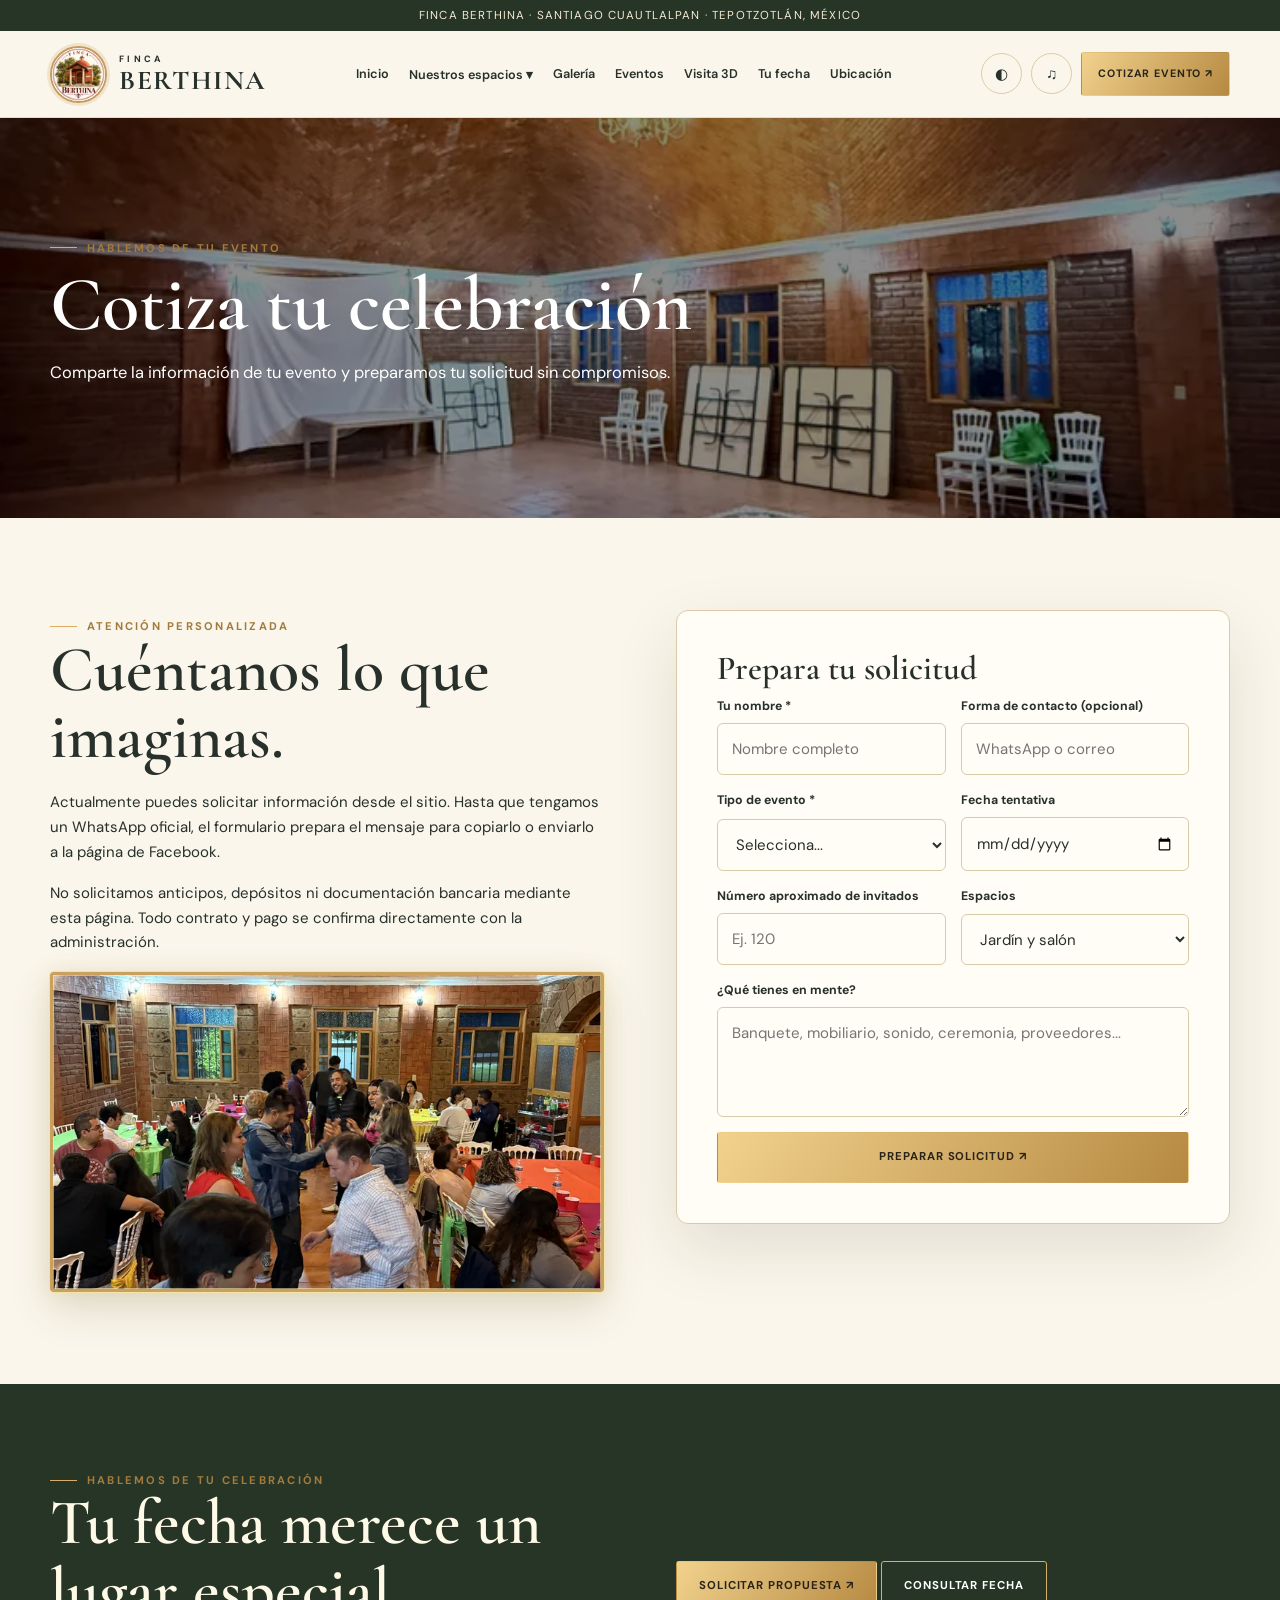
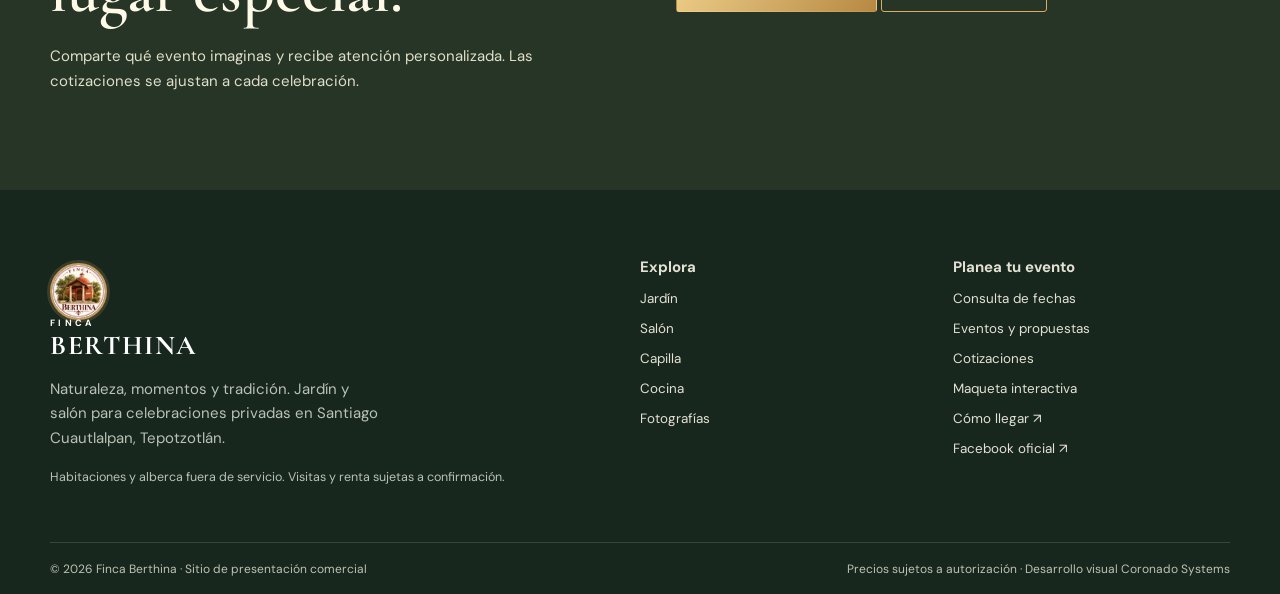
==== cotizar/index.html @ e4f9a1cb "Add event photos, scripts, booking and quotation pages (3/4)" ====
<!doctype html><html lang="es-MX"><head><meta charset="utf-8"><meta name="viewport" content="width=device-width,initial-scale=1"><meta name="theme-color" content="#263526"><meta name="description" content="Solicita una propuesta personalizada para tu celebración en Finca Berthina, Tepotzotlán."><title>Cotiza tu evento | Finca Berthina</title><link rel="canonical" href="https://emc-lab.github.io/Finca_Berthina_Barrera/cotizar/"><link rel="icon" href="../assets/img/logo.webp"><meta property="og:title" content="Cotiza tu evento | Finca Berthina"><meta property="og:description" content="Solicita una propuesta personalizada para tu celebración en Finca Berthina, Tepotzotlán."><meta property="og:image" content="https://emc-lab.github.io/Finca_Berthina_Barrera/assets/img/brand_cover.webp"><meta property="og:type" content="website"><link rel="stylesheet" href="../assets/css/site.css"><script type="application/ld+json">{"@context": "https://schema.org", "@type": "EventVenue", "name": "Finca Berthina", "description": "Jardín y salón de eventos en Santiago Cuautlalpan, Tepotzotlán, México.", "address": {"@type": "PostalAddress", "streetAddress": "El Haz del Huarache, Manzana 029", "addressLocality": "Santiago Cuautlalpan", "addressRegion": "Estado de México", "postalCode": "54650", "addressCountry": "MX"}, "url": "https://emc-lab.github.io/Finca_Berthina_Barrera/", "sameAs": ["https://www.facebook.com/profile.php?id=61595462096729", "https://maps.app.goo.gl/VbFBidqk3ptWAajp6"]}</script></head><body data-root=".." data-page="cotizar"><a href="#contenido" style="position:absolute;left:-9999px" onfocus="this.style.left='10px'">Saltar al contenido</a><div class="topbar">FINCA BERTHINA · SANTIAGO CUAUTLALPAN · TEPOTZOTLÁN, MÉXICO</div>
 <header class="site-header"><div class="container nav-wrap">
 <a href="../" class="brand" aria-label="Finca Berthina, inicio"><img src="../assets/img/logo.webp" alt="Logo de Finca Berthina con la capilla"><div class="brand-text"><small>FINCA</small>BERTHINA</div></a>
 <nav class="main-nav" id="primaryNav" aria-label="Navegación principal">
 <a href="../">Inicio</a><div class="nav-dropdown"><a href="../espacios/">Nuestros espacios ▾</a><div class="dropmenu"><a href="../espacios/jardin/">Jardín</a><a href="../espacios/salon/">Salón</a><a href="../espacios/capilla/">Capilla</a><a href="../espacios/cocina/">Cocina</a></div></div>
 <a href="../galeria/">Galería</a><a href="../experiencias/">Eventos</a><a href="../visita-3d/">Visita 3D</a><a href="../disponibilidad/">Tu fecha</a><a href="../ubicacion/">Ubicación</a>
 </nav><div class="nav-actions"><button type="button" id="themeToggle" class="round-btn" aria-label="Cambiar modo claro u oscuro" title="Cambiar tema y activar música">◐</button><button type="button" id="musicToggle" class="round-btn" aria-label="Música: reproducir o pausar" title="Música de fondo">♫</button><a class="btn btn-gold btn-sm desktop-cta" href="../cotizar/">Cotizar evento ↗</a><button id="navToggle" class="round-btn mobile-toggle" type="button" aria-controls="primaryNav" aria-expanded="false">☰</button></div>
 </div></header><main id="contenido"><section class="interior-hero"><img src="../assets/img/salon_empty.webp" alt="Cotiza tu celebración"><div class="container"><span class="eyebrow">Hablemos de tu evento</span><h1>Cotiza tu celebración</h1><p>Comparte la información de tu evento y preparamos tu solicitud sin compromisos.</p></div></section><section class="section"><div class="container two-col" style="align-items:start"><div><span class="eyebrow">Atención personalizada</span><h2>Cuéntanos lo que imaginas.</h2><p>Actualmente puedes solicitar información desde el sitio. Hasta que tengamos un WhatsApp oficial, el formulario prepara el mensaje para copiarlo o enviarlo a la página de Facebook.</p><p>No solicitamos anticipos, depósitos ni documentación bancaria mediante esta página. Todo contrato y pago se confirma directamente con la administración.</p><div class="photo gold" style="height:320px"><img loading="lazy" src="../assets/img/salon_party.webp" alt="Celebración real en el salón"></div></div><div class="form-card"><h3>Prepara tu solicitud</h3><form id="quoteForm" class="form-grid"><div class="form-field"><label for="qname">Tu nombre *</label><input id="qname" name="nombre" required autocomplete="name" placeholder="Nombre completo"></div><div class="form-field"><label for="qcontact">Forma de contacto (opcional)</label><input id="qcontact" name="contacto" placeholder="WhatsApp o correo"></div><div class="form-field"><label for="qevent">Tipo de evento *</label><select id="qevent" name="tipo" required><option value="">Selecciona...</option><option>Boda</option><option>XV años</option><option>Cumpleaños</option><option>Evento empresarial</option><option>Bautizo</option><option>Graduación</option><option>Otro evento</option></select></div><div class="form-field"><label for="qdate">Fecha tentativa</label><input id="qdate" type="date" name="fecha"></div><div class="form-field"><label for="qpeople">Número aproximado de invitados</label><input id="qpeople" name="personas" type="number" min="1" max="2000" placeholder="Ej. 120"></div><div class="form-field"><label for="qspaces">Espacios</label><select id="qspaces" name="espacios"><option>Jardín y salón</option><option>Jardín</option><option>Salón</option><option>Capilla / ceremonia</option><option>Por definir</option></select></div><div class="form-field full"><label for="qdetails">¿Qué tienes en mente?</label><textarea id="qdetails" name="detalles" placeholder="Banquete, mobiliario, sonido, ceremonia, proveedores..."></textarea></div><div class="form-field full"><button type="submit" class="btn btn-gold">Preparar solicitud ↗</button></div><div class="form-field full" id="quoteOutput" style="display:none"><label>Mensaje listo para copiar</label><textarea readonly id="quoteText"></textarea><button class="btn btn-outline" type="button" id="copyQuote">Copiar mensaje</button><a class="btn btn-primary" href="https://www.facebook.com/profile.php?id=61595462096729" target="_blank" rel="noopener">Abrir Facebook para enviarlo ↗</a><p class="tiny muted">No se envía automáticamente: la solicitud solo se enviará cuando tú la compartas.</p></div></form></div></div></section></main><section class="section-cta"><div class="container two-col"><div><span class="eyebrow">Hablemos de tu celebración</span><h2>Tu fecha merece un lugar especial.</h2><p>Comparte qué evento imaginas y recibe atención personalizada. Las cotizaciones se ajustan a cada celebración.</p></div><div><a href="../cotizar/" class="btn btn-gold">Solicitar propuesta ↗</a> <a href="../disponibilidad/" class="btn btn-outline" style="color:#fff">Consultar fecha</a></div></div></section>
 <footer class="site-footer"><div class="container"><div class="footer-columns"><div><a class="brand" href="../"><img src="../assets/img/logo.webp" alt="Finca Berthina"><div class="brand-text" style="color:#fff"><small>FINCA</small>BERTHINA</div></a><p class="muted" style="max-width:330px;margin-top:20px">Naturaleza, momentos y tradición. Jardín y salón para celebraciones privadas en Santiago Cuautlalpan, Tepotzotlán.</p><p class="tiny muted">Habitaciones y alberca fuera de servicio. Visitas y renta sujetas a confirmación.</p></div><div><strong>Explora</strong><a href="../espacios/jardin/">Jardín</a><a href="../espacios/salon/">Salón</a><a href="../espacios/capilla/">Capilla</a><a href="../espacios/cocina/">Cocina</a><a href="../galeria/">Fotografías</a></div><div><strong>Planea tu evento</strong><a href="../disponibilidad/">Consulta de fechas</a><a href="../experiencias/">Eventos y propuestas</a><a href="../cotizar/">Cotizaciones</a><a href="../visita-3d/">Maqueta interactiva</a><a href="https://maps.app.goo.gl/VbFBidqk3ptWAajp6" target="_blank" rel="noopener">Cómo llegar ↗</a><a href="https://www.facebook.com/profile.php?id=61595462096729" target="_blank" rel="noopener">Facebook oficial ↗</a></div></div><div class="footer-bottom"><span>© 2026 Finca Berthina · Sitio de presentación comercial</span><span>Precios sujetos a autorización · Desarrollo visual Coronado Systems</span></div></div></footer><div id="lightbox" class="lightbox" role="dialog" aria-label="Fotografía ampliada"><button type="button" aria-label="Cerrar imagen">×</button><img alt="Fotografía ampliada de la finca"></div><script defer src="../assets/js/site.js"></script></body></html>
---- assets/css/site.css ----
@import url('https://fonts.googleapis.com/css2?family=Cormorant+Garamond:wght@400;500;600;700&family=DM+Sans:wght@400;500;600;700&display=swap');
:root{--green:#263526;--wine:#713137;--gold:#d9ad63;--gold2:#f7e4a7;--paper:#faf6eb;--paper2:#fffdf7;--ink:#27302b;--muted:#626e65;--line:#d9cbaa;--panel:#fffdf5;--shadow:0 24px 65px #2425151d;--radius:20px}*{box-sizing:border-box}html{scroll-behavior:smooth}body{margin:0;background:var(--paper);color:var(--ink);font-family:'DM Sans',Arial,sans-serif;font-size:15px;line-height:1.65;transition:background .3s,color .3s}body.dark{--paper:#111b17;--paper2:#1b2821;--panel:#1d2b24;--ink:#f3eee1;--muted:#bec7b8;--line:#596a53;--shadow:0 24px 65px #0008}a{color:inherit;text-decoration:none}button,input,select,textarea{font:inherit}button{cursor:pointer}h1,h2,h3,h4,.serif{font-family:'Cormorant Garamond',Georgia,serif;line-height:1.05;font-weight:600}h1{font-size:clamp(3.4rem,7.5vw,7.8rem);margin:.1em 0 .18em}h2{font-size:clamp(2.5rem,5vw,4.8rem);margin:0 0 20px}h3{font-size:2.1rem;margin:0 0 10px}p{margin:.4em 0 1.1em}img{display:block;max-width:100%}main{overflow:hidden}.container{width:min(1180px,calc(100% - 46px));margin-inline:auto}.eyebrow{display:inline-flex;align-items:center;gap:10px;letter-spacing:.2em;font-size:.7rem;font-weight:700;text-transform:uppercase;color:#a37b3d}.eyebrow:before{content:'';height:1px;width:27px;background:var(--gold)}.muted{color:var(--muted)}.tiny{font-size:.78rem}.kicker{color:var(--gold)}.highlight{color:#b48445}.section{padding:92px 0}.section.tinted{background:var(--paper2)}.center{text-align:center}.width-narrow{max-width:760px;margin-inline:auto}.topbar{padding:6px 24px;background:var(--green);color:#f5ebd4;text-align:center;font-size:.72rem;letter-spacing:.1em}.site-header{position:sticky;top:0;z-index:1000;background:color-mix(in srgb,var(--paper) 94%,transparent);backdrop-filter:blur(20px);border-bottom:1px solid color-mix(in srgb,var(--line) 60%,transparent)}.nav-wrap{height:86px;display:flex;align-items:center;gap:25px;justify-content:space-between}.brand{display:flex;align-items:center;gap:12px;min-width:215px;flex-shrink:0}.brand img{width:57px;height:57px;object-fit:cover;border-radius:50%;border:2px solid #c79b5b;box-shadow:0 0 0 3px #c79b5b33}.brand-text{font-family:'Cormorant Garamond',serif;font-size:1.7rem;line-height:.85;letter-spacing:.06em;font-weight:700}.brand-text small{display:block;font-family:'DM Sans',sans-serif;letter-spacing:.36em;font-size:.57rem;margin-bottom:6px}.main-nav{display:flex;gap:20px;align-items:center}.main-nav>a,.nav-dropdown>a{font-weight:600;font-size:.79rem;white-space:nowrap}.main-nav>a:hover,.nav-dropdown>a:hover,.footer-link:hover{color:#b28847}.nav-dropdown{position:relative}.dropmenu{display:none;position:absolute;top:30px;left:-16px;width:225px;background:var(--panel);border:1px solid var(--line);border-radius:12px;padding:12px;box-shadow:var(--shadow)}.nav-dropdown:hover .dropmenu,.nav-dropdown:focus-within .dropmenu{display:grid}.dropmenu a{padding:7px 12px;font-size:.83rem;border-radius:8px}.dropmenu a:hover{background:#a5813920}.nav-actions{display:flex;align-items:center;gap:9px}.round-btn{border:1px solid var(--line);color:var(--ink);background:transparent;border-radius:50%;width:41px;height:41px;display:grid;place-items:center}.round-btn:hover{border-color:var(--gold);background:#d9ad6317}.mobile-toggle{display:none}.btn{display:inline-flex;gap:9px;align-items:center;justify-content:center;padding:15px 22px;min-height:49px;border:1px solid transparent;border-radius:3px;letter-spacing:.08em;font-size:.71rem;font-weight:700;text-transform:uppercase;transition:transform .2s,box-shadow .2s,background .2s}.btn:hover{transform:translateY(-2px)}.btn-primary{background:var(--green);color:#fff5df;box-shadow:0 9px 30px #26352633}.btn-primary:hover{background:#3c5239}.btn-gold{background:linear-gradient(125deg,#f1d28d,#b68942);color:#292319}.btn-outline{border-color:var(--gold);color:var(--ink);background:transparent}.btn-light{background:#fff9e9;color:#283527}.btn-sm{min-height:40px;padding:12px 16px;font-size:.67rem}.btn.disabled,[disabled]{opacity:.56;cursor:not-allowed}.hero{position:relative;min-height:670px;display:flex;align-items:center;isolation:isolate;background:#15251e;color:#fff}.hero>img{position:absolute;inset:0;width:100%;height:100%;object-fit:cover;z-index:-2;filter:brightness(.83)}.hero:after{content:'';position:absolute;inset:0;background:linear-gradient(90deg,#111a13d9 0%,#1520149c 43%,#151b1533 100%),linear-gradient(0deg,#090d0a99,transparent 50%);z-index:-1}.hero-content{padding:90px 0 115px}.hero .eyebrow{color:#f6d9a2}.hero p{max-width:570px;color:#fffbef;font-size:1.03rem}.hero-buttons{display:flex;gap:13px;flex-wrap:wrap;margin-top:30px}.hero-frames{position:absolute;bottom:25px;right:34px;font-size:.69rem;letter-spacing:.15em;color:#faf5df;border-top:1px solid #eedcb5a1;padding-top:7px}.birds{position:absolute;top:17%;right:15%;width:80px;height:50px;pointer-events:none;opacity:.75}.bird{position:absolute;color:#fff8dc;font-size:1.3rem;animation:fly 9s ease-in-out infinite}.bird:nth-child(2){left:34px;top:20px;animation-delay:-3s;font-size:.85rem}.bird:nth-child(3){left:62px;top:3px;animation-delay:-4s;font-size:1rem}@keyframes fly{0%,100%{transform:translate(-10px,8px)}50%{transform:translate(15px,-6px)}}.gold-frame{border:3px solid transparent;outline:1px solid #bd8e4a;outline-offset:3px;border-image:linear-gradient(138deg,#fff7c4,#9c6c28,#fff4ae,#bd8b3b) 1;box-shadow:0 4px 24px #bd994c30, inset 0 0 14px #c89e5130}.photo{overflow:hidden;border-radius:4px;position:relative;box-shadow:var(--shadow)}.photo img{width:100%;height:100%;object-fit:cover;transition:transform .8s ease}.photo:hover img{transform:scale(1.045)}.photo.gold{border:3px solid #c9a05c;box-shadow:0 0 0 1px #f4e4a4,0 18px 42px #59401526,0 0 23px #d5ac5d2e}.photo.gold:after{content:'';pointer-events:none;position:absolute;inset:0;border:1px solid #fff2bc88}.two-col{display:grid;grid-template-columns:1fr 1fr;gap:72px;align-items:center}.feature-photo{height:510px}.section-intro{margin-bottom:45px}.card-grid{display:grid;grid-template-columns:repeat(3,minmax(0,1fr));gap:24px}.card{background:var(--panel);border:1px solid var(--line);box-shadow:0 12px 36px #1626190e;border-radius:9px;overflow:hidden}.card .photo{height:260px;border-radius:0}.card-body{padding:29px 26px}.card p{color:var(--muted)}.card small{color:#b48c4e;letter-spacing:.12em;font-weight:700;text-transform:uppercase}.text-link{color:#a17b44;letter-spacing:.1em;text-transform:uppercase;font-size:.72rem;font-weight:700}.text-link:hover{text-decoration:underline}.banner-photo{height:430px;background-size:cover;background-position:center;position:relative;display:grid;place-items:center;color:#fff;text-align:center;isolation:isolate}.banner-photo:before{content:'';position:absolute;inset:0;z-index:-1;background:#0c2216a6}.banner-photo h2{font-size:clamp(3rem,5vw,5.3rem)}.section-cta{background:var(--green);color:#f8eddb;padding:80px 0}.section-cta p{color:#e1dfc9}.section-cta h2{color:#fff9e7}.badge{display:inline-block;border-radius:50px;padding:5px 11px;background:#dec68b36;color:#bc8d4a;font-size:.67rem;font-weight:700;letter-spacing:.06em;text-transform:uppercase}.badgewarn{background:#f7d49c26;color:#a87231}.tag{background:var(--paper2);border:1px solid var(--line);padding:8px 14px;border-radius:40px;font-size:.73rem;display:inline-flex;align-items:center;gap:6px}.interior-hero{position:relative;min-height:400px;display:flex;align-items:center;color:#fff;background:#23372b;isolation:isolate}.interior-hero img{position:absolute;inset:0;width:100%;height:100%;object-fit:cover;filter:brightness(.55);z-index:-1}.interior-hero p{font-size:1.03rem;max-width:670px}.interior-hero h1{font-size:clamp(3.2rem,6vw,6rem)}.feature-points{display:grid;grid-template-columns:repeat(3,1fr);gap:12px;margin:20px 0}.feature-points div{border:1px solid var(--line);padding:17px;background:var(--panel);font-size:.84rem}.gallery{display:grid;grid-template-columns:repeat(3,minmax(0,1fr));gap:22px}.gallery-item{position:relative;overflow:hidden;border-radius:7px;cursor:zoom-in}.gallery-item img{width:100%;height:255px;object-fit:cover}.gallery-item p{position:absolute;bottom:0;margin:0;width:100%;padding:18px 14px 9px;background:linear-gradient(transparent,#000b);color:#fff;font-weight:600;font-size:.82rem}.filterbar{display:flex;gap:8px;flex-wrap:wrap;margin-bottom:30px}.filterbar button{border:1px solid var(--line);border-radius:40px;background:var(--panel);color:var(--ink);padding:8px 18px;font-size:.77rem}.filterbar button.active{background:var(--green);color:#fff}.lightbox{position:fixed;inset:0;z-index:9999;background:#07100df0;display:none;align-items:center;justify-content:center;padding:45px}.lightbox.open{display:flex}.lightbox img{max-height:85vh;max-width:90vw;object-fit:contain;border:3px solid #d8ad63}.lightbox button{position:absolute;right:25px;top:20px;background:none;border:0;color:white;font-size:2rem}.carousel{overflow:hidden}.carousel-track{display:flex;transition:transform .55s ease}.carousel-slide{min-width:100%;height:430px;position:relative}.carousel-slide img{height:100%;width:100%;object-fit:cover}.carousel-slide span{position:absolute;bottom:25px;left:30px;padding:10px 18px;background:#102017ce;color:#fff;font-size:.84rem}.carousel-controls{display:flex;justify-content:center;gap:10px;margin-top:18px}.carousel-controls button{background:var(--panel);color:var(--ink);border:1px solid var(--gold);border-radius:50%;width:43px;height:43px}.price-grid{display:grid;grid-template-columns:repeat(3,1fr);gap:16px}.price{padding:28px 25px;border:1px solid var(--line);background:var(--panel);border-radius:10px}.price strong{font:600 2.8rem 'Cormorant Garamond',serif;color:#a27a3e}.price .small{font-size:.7rem}.notice{background:color-mix(in srgb,var(--gold) 10%,var(--panel));border-left:3px solid #be914d;padding:18px 20px;color:var(--ink);border-radius:6px;margin:20px 0}.form-grid{display:grid;grid-template-columns:1fr 1fr;gap:15px}.form-field{display:grid;gap:6px}.form-field label{font-size:.77rem;font-weight:700}.form-field input,.form-field select,.form-field textarea{color:var(--ink);background:var(--panel);border:1px solid var(--line);border-radius:6px;padding:13px 14px;min-height:48px;width:100%}.form-field textarea{min-height:110px}.form-field.full{grid-column:1/-1}.form-card{padding:40px;background:var(--panel);border:1px solid var(--line);box-shadow:var(--shadow);border-radius:12px}.calendar{display:grid;grid-template-columns:repeat(7,1fr);gap:5px;margin:18px 0}.cal-head{font-size:.69rem;color:var(--muted);text-align:center;padding:6px 0;font-weight:700}.cal-day{border:1px solid var(--line);background:var(--panel);color:var(--ink);min-height:59px;border-radius:7px;text-align:center;padding:8px 3px;position:relative}.cal-day:hover:not(:disabled){border-color:var(--gold)}.cal-day.empty{background:transparent;border:0;pointer-events:none}.cal-day.past{opacity:.35}.cal-day.confirmed{background:#883f45;color:white;border-color:#883f45;cursor:not-allowed}.cal-day.selected{outline:2px solid var(--gold)}.cal-day small{display:block;font-size:.55rem;line-height:1.2}.cal-nav{display:flex;align-items:center;justify-content:space-between}.legend{display:flex;gap:18px;flex-wrap:wrap;font-size:.75rem}.legend i{display:inline-block;width:10px;height:10px;border-radius:3px;background:#bd8d48;margin-right:6px}.legend i.busy{background:#883f45}.viewer{min-height:510px;display:grid;grid-template-columns:minmax(0,1.4fr) minmax(250px,.6fr);gap:24px;align-items:stretch}.scene{position:relative;background:radial-gradient(circle at 30% 30%,#5a7656,#253e30 80%);overflow:hidden;border-radius:16px;perspective:950px;min-height:450px;border:1px solid #bb985a}.scene-inner{position:absolute;left:50%;top:52%;width:min(580px,80%);height:360px;transform:translate(-50%,-50%) rotateX(48deg) rotateZ(-12deg) scale(.95);transform-style:preserve-3d;transition:transform .15s ease;touch-action:none}.map-surface{position:absolute;inset:0;background:linear-gradient(135deg,#6c9b58,#315d40);border:4px solid #d8c396;border-radius:40% 25% 35% 40%;box-shadow:12px 25px 0 #243b27,20px 34px 38px #1228189e}.map-path{position:absolute;width:16%;height:85%;left:73%;top:9%;background:#b3a48a;transform:rotate(-28deg);clip-path:polygon(14% 0%,93% 0%,71% 100%,12% 100%);opacity:.93}.model{position:absolute;border-radius:8px;transform-style:preserve-3d;border:2px solid #fff3ce;cursor:pointer;box-shadow:8px 13px 0 #0004;display:grid;place-items:center;font-size:.75rem;font-weight:700;text-align:center;color:white;padding:6px;transition:filter .2s}.model:hover,.model.active{filter:brightness(1.3);outline:3px solid #f6d187}.model.salon{left:6%;top:61%;width:30%;height:23%;background:#a35b46}.model.cocina{left:36%;top:69%;width:16%;height:12%;background:#c08f59}.model.capilla{left:70%;top:4%;width:20%;height:17%;background:#a35e54}.model.pool{left:18%;top:19%;width:28%;height:16%;background:#587f83;border-style:dashed}.model.garden{left:45%;top:30%;width:23%;height:22%;background:#52834e;border-color:#e8d09f}.viewer-info{background:var(--panel);border:1px solid var(--line);border-radius:14px;padding:30px 23px}.viewer-info h3{font-size:2rem}.viewer-tools{position:absolute;bottom:18px;left:20px;display:flex;gap:9px}.viewer-tools button{background:#fff9e8;border:1px solid #c49b5c;color:#263526;border-radius:5px;padding:7px 12px}.video-future{border:1px solid var(--gold);min-height:330px;display:grid;place-items:center;text-align:center;background:linear-gradient(135deg,#13281caa,#3f241bd4),url('../img/salon_party.webp') center/cover;color:white;border-radius:8px}.map-links{display:flex;gap:12px;flex-wrap:wrap;margin:20px 0}.faq details{padding:18px 0;border-bottom:1px solid var(--line)}.faq summary{cursor:pointer;font-weight:700}.site-footer{background:#17271e;color:#e4e1d3;padding:65px 0 15px}.footer-columns{display:grid;grid-template-columns:2fr repeat(2,1fr);gap:35px}.footer-columns a{display:block;margin:8px 0;font-size:.84rem}.site-footer .muted{color:#b9c2b5}.footer-bottom{border-top:1px solid #7e836c55;margin-top:40px;padding-top:17px;font-size:.75rem;color:#bec2b2;display:flex;justify-content:space-between;gap:20px}.marquee{background:#c59e5f;color:#1c2b1b;text-align:center;font-size:.72rem;font-weight:700;letter-spacing:.12em;padding:11px}.fade-in{animation:rise .8s both}@keyframes rise{from{opacity:0;transform:translateY(18px)}to{opacity:1;transform:none}}@media(max-width:1060px){.main-nav{gap:10px}.main-nav>a,.nav-dropdown>a{font-size:.73rem}.brand{min-width:170px}.nav-wrap{gap:10px}}@media(max-width:880px){.main-nav{display:none;position:absolute;top:100%;left:0;right:0;background:var(--panel);padding:26px 24px;border-bottom:1px solid var(--line);box-shadow:var(--shadow);flex-direction:column;align-items:stretch;gap:20px}.main-nav.open{display:flex}.dropmenu{display:grid;position:static;box-shadow:none;border:0;width:auto;background:transparent;padding-left:15px}.mobile-toggle{display:grid}.nav-wrap{height:72px}.brand img{width:48px;height:48px}.brand-text{font-size:1.42rem}.nav-actions .desktop-cta{display:none}.two-col{grid-template-columns:1fr;gap:33px}.card-grid,.gallery,.price-grid{grid-template-columns:repeat(2,1fr)}.feature-photo{height:340px}.viewer{grid-template-columns:1fr}.footer-columns{grid-template-columns:1fr 1fr}.footer-columns>div:first-child{grid-column:1/-1}.hero{min-height:580px}}@media(max-width:580px){.container{width:min(100% - 30px,1180px)}h1{font-size:3.9rem}.hero{min-height:600px}.hero-content{padding:70px 0}.section{padding:65px 0}.card-grid,.gallery,.price-grid,.form-grid,.feature-points{grid-template-columns:1fr}.form-field.full{grid-column:auto}.form-card{padding:23px}.carousel-slide{height:270px}.gallery-item img{height:220px}.footer-columns{grid-template-columns:1fr}.footer-bottom{display:block}.cal-day{min-height:48px;font-size:.8rem}.cal-day small{font-size:.48rem}.scene-inner{width:100%;transform:translate(-50%,-50%) rotateX(43deg) rotateZ(-10deg) scale(.8)}.brand{min-width:0}.bird{display:none}.hero-frames{display:none}.topbar{font-size:.59rem}.nav-actions{gap:5px}.round-btn{height:38px;width:38px}.viewer{gap:10px}}
@media(prefers-reduced-motion:reduce){*,*:before,*:after{animation:none!important;transition:none!important;scroll-behavior:auto!important}}
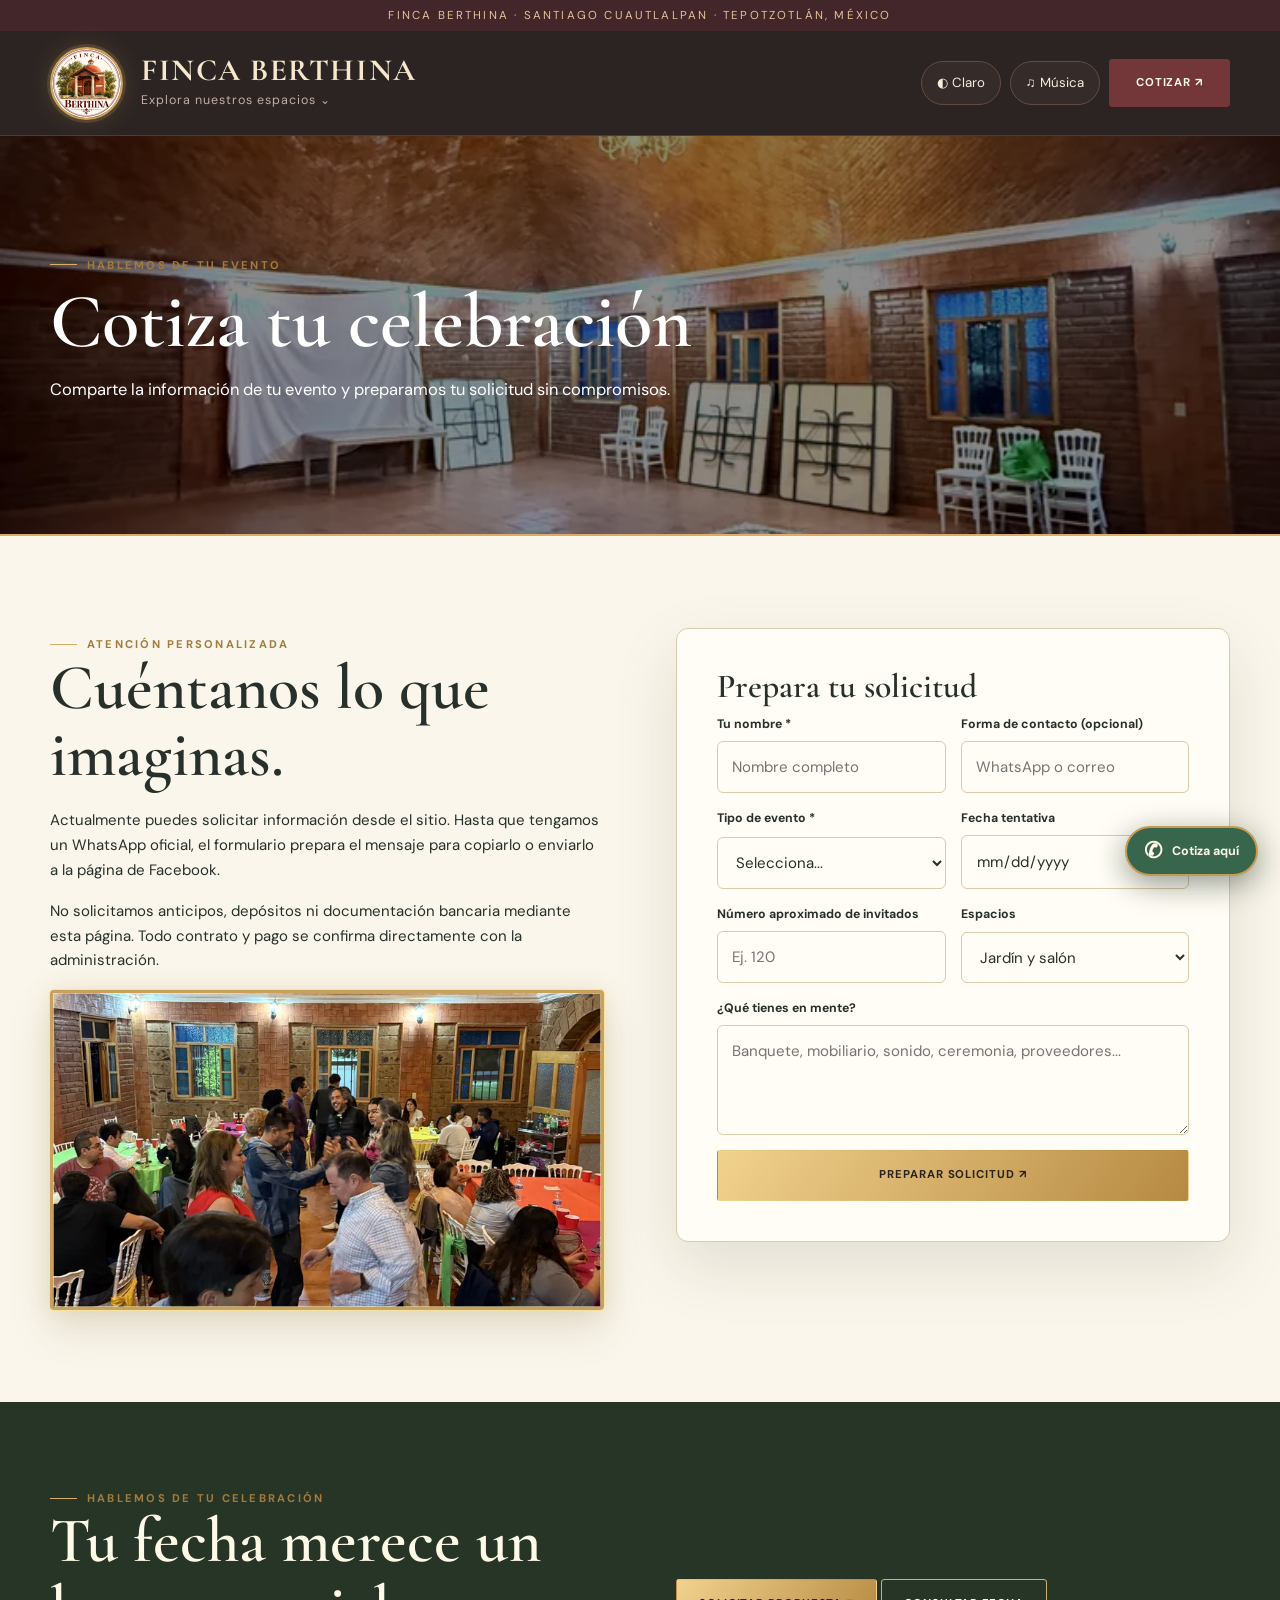
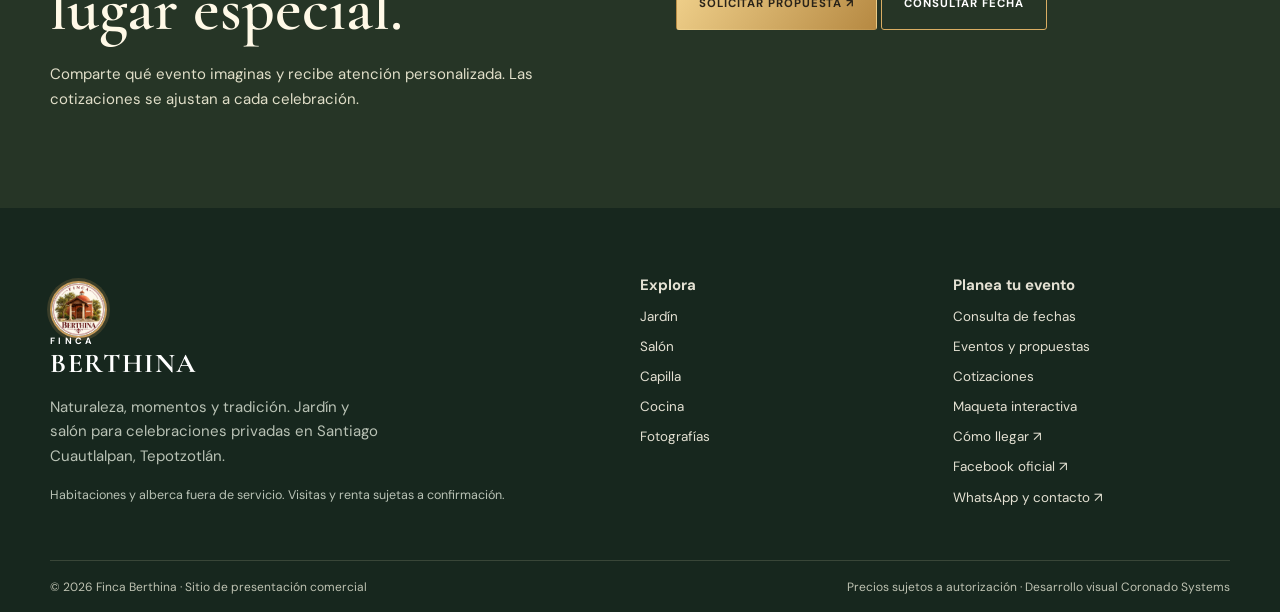
==== commit 11e9e270: "Reinstate Finca Berthina logo mega-menu, interactive 3D walkthrough, and pending WhatsApp contact fl" ====
--- a/cotizar/index.html
+++ b/cotizar/index.html
@@ -1,9 +1,6 @@
 <!doctype html><html lang="es-MX"><head><meta charset="utf-8"><meta name="viewport" content="width=device-width,initial-scale=1"><meta name="theme-color" content="#263526"><meta name="description" content="Solicita una propuesta personalizada para tu celebración en Finca Berthina, Tepotzotlán."><title>Cotiza tu evento | Finca Berthina</title><link rel="canonical" href="https://emc-lab.github.io/Finca_Berthina_Barrera/cotizar/"><link rel="icon" href="../assets/img/logo.webp"><meta property="og:title" content="Cotiza tu evento | Finca Berthina"><meta property="og:description" content="Solicita una propuesta personalizada para tu celebración en Finca Berthina, Tepotzotlán."><meta property="og:image" content="https://emc-lab.github.io/Finca_Berthina_Barrera/assets/img/brand_cover.webp"><meta property="og:type" content="website"><link rel="stylesheet" href="../assets/css/site.css"><script type="application/ld+json">{"@context": "https://schema.org", "@type": "EventVenue", "name": "Finca Berthina", "description": "Jardín y salón de eventos en Santiago Cuautlalpan, Tepotzotlán, México.", "address": {"@type": "PostalAddress", "streetAddress": "El Haz del Huarache, Manzana 029", "addressLocality": "Santiago Cuautlalpan", "addressRegion": "Estado de México", "postalCode": "54650", "addressCountry": "MX"}, "url": "https://emc-lab.github.io/Finca_Berthina_Barrera/", "sameAs": ["https://www.facebook.com/profile.php?id=61595462096729", "https://maps.app.goo.gl/VbFBidqk3ptWAajp6"]}</script></head><body data-root=".." data-page="cotizar"><a href="#contenido" style="position:absolute;left:-9999px" onfocus="this.style.left='10px'">Saltar al contenido</a><div class="topbar">FINCA BERTHINA · SANTIAGO CUAUTLALPAN · TEPOTZOTLÁN, MÉXICO</div>
  <header class="site-header"><div class="container nav-wrap">
- <a href="../" class="brand" aria-label="Finca Berthina, inicio"><img src="../assets/img/logo.webp" alt="Logo de Finca Berthina con la capilla"><div class="brand-text"><small>FINCA</small>BERTHINA</div></a>
- <nav class="main-nav" id="primaryNav" aria-label="Navegación principal">
- <a href="../">Inicio</a><div class="nav-dropdown"><a href="../espacios/">Nuestros espacios ▾</a><div class="dropmenu"><a href="../espacios/jardin/">Jardín</a><a href="../espacios/salon/">Salón</a><a href="../espacios/capilla/">Capilla</a><a href="../espacios/cocina/">Cocina</a></div></div>
- <a href="../galeria/">Galería</a><a href="../experiencias/">Eventos</a><a href="../visita-3d/">Visita 3D</a><a href="../disponibilidad/">Tu fecha</a><a href="../ubicacion/">Ubicación</a>
- </nav><div class="nav-actions"><button type="button" id="themeToggle" class="round-btn" aria-label="Cambiar modo claro u oscuro" title="Cambiar tema y activar música">◐</button><button type="button" id="musicToggle" class="round-btn" aria-label="Música: reproducir o pausar" title="Música de fondo">♫</button><a class="btn btn-gold btn-sm desktop-cta" href="../cotizar/">Cotizar evento ↗</a><button id="navToggle" class="round-btn mobile-toggle" type="button" aria-controls="primaryNav" aria-expanded="false">☰</button></div>
- </div></header><main id="contenido"><section class="interior-hero"><img src="../assets/img/salon_empty.webp" alt="Cotiza tu celebración"><div class="container"><span class="eyebrow">Hablemos de tu evento</span><h1>Cotiza tu celebración</h1><p>Comparte la información de tu evento y preparamos tu solicitud sin compromisos.</p></div></section><section class="section"><div class="container two-col" style="align-items:start"><div><span class="eyebrow">Atención personalizada</span><h2>Cuéntanos lo que imaginas.</h2><p>Actualmente puedes solicitar información desde el sitio. Hasta que tengamos un WhatsApp oficial, el formulario prepara el mensaje para copiarlo o enviarlo a la página de Facebook.</p><p>No solicitamos anticipos, depósitos ni documentación bancaria mediante esta página. Todo contrato y pago se confirma directamente con la administración.</p><div class="photo gold" style="height:320px"><img loading="lazy" src="../assets/img/salon_party.webp" alt="Celebración real en el salón"></div></div><div class="form-card"><h3>Prepara tu solicitud</h3><form id="quoteForm" class="form-grid"><div class="form-field"><label for="qname">Tu nombre *</label><input id="qname" name="nombre" required autocomplete="name" placeholder="Nombre completo"></div><div class="form-field"><label for="qcontact">Forma de contacto (opcional)</label><input id="qcontact" name="contacto" placeholder="WhatsApp o correo"></div><div class="form-field"><label for="qevent">Tipo de evento *</label><select id="qevent" name="tipo" required><option value="">Selecciona...</option><option>Boda</option><option>XV años</option><option>Cumpleaños</option><option>Evento empresarial</option><option>Bautizo</option><option>Graduación</option><option>Otro evento</option></select></div><div class="form-field"><label for="qdate">Fecha tentativa</label><input id="qdate" type="date" name="fecha"></div><div class="form-field"><label for="qpeople">Número aproximado de invitados</label><input id="qpeople" name="personas" type="number" min="1" max="2000" placeholder="Ej. 120"></div><div class="form-field"><label for="qspaces">Espacios</label><select id="qspaces" name="espacios"><option>Jardín y salón</option><option>Jardín</option><option>Salón</option><option>Capilla / ceremonia</option><option>Por definir</option></select></div><div class="form-field full"><label for="qdetails">¿Qué tienes en mente?</label><textarea id="qdetails" name="detalles" placeholder="Banquete, mobiliario, sonido, ceremonia, proveedores..."></textarea></div><div class="form-field full"><button type="submit" class="btn btn-gold">Preparar solicitud ↗</button></div><div class="form-field full" id="quoteOutput" style="display:none"><label>Mensaje listo para copiar</label><textarea readonly id="quoteText"></textarea><button class="btn btn-outline" type="button" id="copyQuote">Copiar mensaje</button><a class="btn btn-primary" href="https://www.facebook.com/profile.php?id=61595462096729" target="_blank" rel="noopener">Abrir Facebook para enviarlo ↗</a><p class="tiny muted">No se envía automáticamente: la solicitud solo se enviará cuando tú la compartas.</p></div></form></div></div></section></main><section class="section-cta"><div class="container two-col"><div><span class="eyebrow">Hablemos de tu celebración</span><h2>Tu fecha merece un lugar especial.</h2><p>Comparte qué evento imaginas y recibe atención personalizada. Las cotizaciones se ajustan a cada celebración.</p></div><div><a href="../cotizar/" class="btn btn-gold">Solicitar propuesta ↗</a> <a href="../disponibilidad/" class="btn btn-outline" style="color:#fff">Consultar fecha</a></div></div></section>
- <footer class="site-footer"><div class="container"><div class="footer-columns"><div><a class="brand" href="../"><img src="../assets/img/logo.webp" alt="Finca Berthina"><div class="brand-text" style="color:#fff"><small>FINCA</small>BERTHINA</div></a><p class="muted" style="max-width:330px;margin-top:20px">Naturaleza, momentos y tradición. Jardín y salón para celebraciones privadas en Santiago Cuautlalpan, Tepotzotlán.</p><p class="tiny muted">Habitaciones y alberca fuera de servicio. Visitas y renta sujetas a confirmación.</p></div><div><strong>Explora</strong><a href="../espacios/jardin/">Jardín</a><a href="../espacios/salon/">Salón</a><a href="../espacios/capilla/">Capilla</a><a href="../espacios/cocina/">Cocina</a><a href="../galeria/">Fotografías</a></div><div><strong>Planea tu evento</strong><a href="../disponibilidad/">Consulta de fechas</a><a href="../experiencias/">Eventos y propuestas</a><a href="../cotizar/">Cotizaciones</a><a href="../visita-3d/">Maqueta interactiva</a><a href="https://maps.app.goo.gl/VbFBidqk3ptWAajp6" target="_blank" rel="noopener">Cómo llegar ↗</a><a href="https://www.facebook.com/profile.php?id=61595462096729" target="_blank" rel="noopener">Facebook oficial ↗</a></div></div><div class="footer-bottom"><span>© 2026 Finca Berthina · Sitio de presentación comercial</span><span>Precios sujetos a autorización · Desarrollo visual Coronado Systems</span></div></div></footer><div id="lightbox" class="lightbox" role="dialog" aria-label="Fotografía ampliada"><button type="button" aria-label="Cerrar imagen">×</button><img alt="Fotografía ampliada de la finca"></div><script defer src="../assets/js/site.js"></script></body></html>+ <button type="button" class="brand brand-trigger" id="megaMenuTrigger" aria-label="Explorar menú de Finca Berthina" aria-controls="megaMenu" aria-expanded="false"><img src="../assets/img/logo.webp" alt="Emblema de Finca Berthina con la capilla"><span class="brand-label"><span class="brand-name">FINCA BERTHINA</span><small>Explora nuestros espacios <span aria-hidden="true">⌄</span></small></span></button>
+ <div class="nav-actions"><button type="button" id="themeToggle" class="header-tool" aria-label="Cambiar modo claro u oscuro" title="Cambiar tema y activar música">◐ <span class="theme-word">Claro</span></button><button type="button" id="musicToggle" class="header-tool" aria-label="Reproducir o pausar música">♫ <span>Música</span></button><a class="btn header-quote" href="../cotizar/">COTIZAR ↗</a></div></div>
+ <nav class="mega-menu" id="megaMenu" aria-label="Menú principal de Finca Berthina" hidden><div class="container"><div class="mega-title"><span class="eyebrow">TU EXPERIENCIA COMIENZA AQUÍ</span><button class="mega-close" id="megaMenuClose" type="button" aria-label="Cerrar menú">×</button></div><div class="mega-grid"><a class="mega-tile" href="../espacios/"><span class="tile-icon" aria-hidden="true">✦</span><span><strong>Espacios</strong><small>Jardín, salón, capilla y cocina</small></span><span class="tile-arr" aria-hidden="true">↗</span></a><a class="mega-tile" href="../experiencias/"><span class="tile-icon" aria-hidden="true">♡</span><span><strong>Eventos</strong><small>Ideas para tus celebraciones</small></span><span class="tile-arr" aria-hidden="true">↗</span></a><a class="mega-tile" href="../galeria/"><span class="tile-icon" aria-hidden="true">▤</span><span><strong>Galería</strong><small>Fotografías reales</small></span><span class="tile-arr" aria-hidden="true">↗</span></a><a class="mega-tile" href="../visita-3d/"><span class="tile-icon" aria-hidden="true">⌖</span><span><strong>Recorrido 3D</strong><small>Maqueta interactiva conceptual</small></span><span class="tile-arr" aria-hidden="true">↗</span></a><a class="mega-tile" href="../disponibilidad/"><span class="tile-icon" aria-hidden="true">▦</span><span><strong>Fechas</strong><small>Consulta el calendario</small></span><span class="tile-arr" aria-hidden="true">↗</span></a><a class="mega-tile" href="../cotizar/"><span class="tile-icon" aria-hidden="true">✉</span><span><strong>Cotizar</strong><small>Solicitar una propuesta</small></span><span class="tile-arr" aria-hidden="true">↗</span></a><a class="mega-tile" href="../ubicacion/"><span class="tile-icon" aria-hidden="true">↗</span><span><strong>Cómo llegar</strong><small>Calcula tu ruta desde casa</small></span><span class="tile-arr" aria-hidden="true">↗</span></a><a class="mega-tile" href="../"><span class="tile-icon" aria-hidden="true">❧</span><span><strong>La finca</strong><small>Conoce nuestra esencia</small></span><span class="tile-arr" aria-hidden="true">↗</span></a></div><div class="mega-contact"><span>¿Planeas un evento? Te ayudamos a elegir el espacio adecuado.</span><a href="../contacto/">Contactar / WhatsApp <span aria-hidden="true">↗</span></a></div></div></nav></header><main id="contenido"><section class="interior-hero"><img src="../assets/img/salon_empty.webp" alt="Cotiza tu celebración"><div class="container"><span class="eyebrow">Hablemos de tu evento</span><h1>Cotiza tu celebración</h1><p>Comparte la información de tu evento y preparamos tu solicitud sin compromisos.</p></div></section><section class="section"><div class="container two-col" style="align-items:start"><div><span class="eyebrow">Atención personalizada</span><h2>Cuéntanos lo que imaginas.</h2><p>Actualmente puedes solicitar información desde el sitio. Hasta que tengamos un WhatsApp oficial, el formulario prepara el mensaje para copiarlo o enviarlo a la página de Facebook.</p><p>No solicitamos anticipos, depósitos ni documentación bancaria mediante esta página. Todo contrato y pago se confirma directamente con la administración.</p><div class="photo gold" style="height:320px"><img loading="lazy" src="../assets/img/salon_party.webp" alt="Celebración real en el salón"></div></div><div class="form-card"><h3>Prepara tu solicitud</h3><form id="quoteForm" class="form-grid"><div class="form-field"><label for="qname">Tu nombre *</label><input id="qname" name="nombre" required autocomplete="name" placeholder="Nombre completo"></div><div class="form-field"><label for="qcontact">Forma de contacto (opcional)</label><input id="qcontact" name="contacto" placeholder="WhatsApp o correo"></div><div class="form-field"><label for="qevent">Tipo de evento *</label><select id="qevent" name="tipo" required><option value="">Selecciona...</option><option>Boda</option><option>XV años</option><option>Cumpleaños</option><option>Evento empresarial</option><option>Bautizo</option><option>Graduación</option><option>Otro evento</option></select></div><div class="form-field"><label for="qdate">Fecha tentativa</label><input id="qdate" type="date" name="fecha"></div><div class="form-field"><label for="qpeople">Número aproximado de invitados</label><input id="qpeople" name="personas" type="number" min="1" max="2000" placeholder="Ej. 120"></div><div class="form-field"><label for="qspaces">Espacios</label><select id="qspaces" name="espacios"><option>Jardín y salón</option><option>Jardín</option><option>Salón</option><option>Capilla / ceremonia</option><option>Por definir</option></select></div><div class="form-field full"><label for="qdetails">¿Qué tienes en mente?</label><textarea id="qdetails" name="detalles" placeholder="Banquete, mobiliario, sonido, ceremonia, proveedores..."></textarea></div><div class="form-field full"><button type="submit" class="btn btn-gold">Preparar solicitud ↗</button></div><div class="form-field full" id="quoteOutput" style="display:none"><label>Mensaje listo para copiar</label><textarea readonly id="quoteText"></textarea><button class="btn btn-outline" type="button" id="copyQuote">Copiar mensaje</button><a class="btn btn-outline" data-whatsapp="" data-wa-label="Enviar cotización por WhatsApp" href="../contacto/">WhatsApp · por conectar</a><a class="btn btn-primary" href="https://www.facebook.com/profile.php?id=61595462096729" target="_blank" rel="noopener">Abrir Facebook para enviarlo ↗</a><p class="tiny muted">El WhatsApp oficial se habilitará cuando administración facilite el número. No se envía automáticamente: la solicitud solo se enviará cuando tú la compartas.</p></div></form></div></div></section></main><section class="section-cta"><div class="container two-col"><div><span class="eyebrow">Hablemos de tu celebración</span><h2>Tu fecha merece un lugar especial.</h2><p>Comparte qué evento imaginas y recibe atención personalizada. Las cotizaciones se ajustan a cada celebración.</p></div><div><a href="../cotizar/" class="btn btn-gold">Solicitar propuesta ↗</a> <a href="../disponibilidad/" class="btn btn-outline" style="color:#fff">Consultar fecha</a></div></div></section>
+ <footer class="site-footer"><div class="container"><div class="footer-columns"><div><a class="brand" href="../"><img src="../assets/img/logo.webp" alt="Finca Berthina"><div class="brand-text" style="color:#fff"><small>FINCA</small>BERTHINA</div></a><p class="muted" style="max-width:330px;margin-top:20px">Naturaleza, momentos y tradición. Jardín y salón para celebraciones privadas en Santiago Cuautlalpan, Tepotzotlán.</p><p class="tiny muted">Habitaciones y alberca fuera de servicio. Visitas y renta sujetas a confirmación.</p></div><div><strong>Explora</strong><a href="../espacios/jardin/">Jardín</a><a href="../espacios/salon/">Salón</a><a href="../espacios/capilla/">Capilla</a><a href="../espacios/cocina/">Cocina</a><a href="../galeria/">Fotografías</a></div><div><strong>Planea tu evento</strong><a href="../disponibilidad/">Consulta de fechas</a><a href="../experiencias/">Eventos y propuestas</a><a href="../cotizar/">Cotizaciones</a><a href="../visita-3d/">Maqueta interactiva</a><a href="https://maps.app.goo.gl/VbFBidqk3ptWAajp6" target="_blank" rel="noopener">Cómo llegar ↗</a><a href="https://www.facebook.com/profile.php?id=61595462096729" target="_blank" rel="noopener">Facebook oficial ↗</a><a href="../contacto/">WhatsApp y contacto ↗</a></div></div><div class="footer-bottom"><span>© 2026 Finca Berthina · Sitio de presentación comercial</span><span>Precios sujetos a autorización · Desarrollo visual Coronado Systems</span></div></div></footer><div id="lightbox" class="lightbox" role="dialog" aria-label="Fotografía ampliada"><button type="button" aria-label="Cerrar imagen">×</button><img alt="Fotografía ampliada de la finca"></div><a class="contact-float" href="../contacto/" aria-label="Consultar por WhatsApp o Messenger"><span aria-hidden="true">✆</span><span class="contact-float-text">Cotiza aquí</span></a><script defer src="../assets/js/site.js"></script></body></html>
--- a/assets/css/site.css
+++ b/assets/css/site.css
@@ -1,3 +1,84 @@
 @import url('https://fonts.googleapis.com/css2?family=Cormorant+Garamond:wght@400;500;600;700&family=DM+Sans:wght@400;500;600;700&display=swap');
 :root{--green:#263526;--wine:#713137;--gold:#d9ad63;--gold2:#f7e4a7;--paper:#faf6eb;--paper2:#fffdf7;--ink:#27302b;--muted:#626e65;--line:#d9cbaa;--panel:#fffdf5;--shadow:0 24px 65px #2425151d;--radius:20px}*{box-sizing:border-box}html{scroll-behavior:smooth}body{margin:0;background:var(--paper);color:var(--ink);font-family:'DM Sans',Arial,sans-serif;font-size:15px;line-height:1.65;transition:background .3s,color .3s}body.dark{--paper:#111b17;--paper2:#1b2821;--panel:#1d2b24;--ink:#f3eee1;--muted:#bec7b8;--line:#596a53;--shadow:0 24px 65px #0008}a{color:inherit;text-decoration:none}button,input,select,textarea{font:inherit}button{cursor:pointer}h1,h2,h3,h4,.serif{font-family:'Cormorant Garamond',Georgia,serif;line-height:1.05;font-weight:600}h1{font-size:clamp(3.4rem,7.5vw,7.8rem);margin:.1em 0 .18em}h2{font-size:clamp(2.5rem,5vw,4.8rem);margin:0 0 20px}h3{font-size:2.1rem;margin:0 0 10px}p{margin:.4em 0 1.1em}img{display:block;max-width:100%}main{overflow:hidden}.container{width:min(1180px,calc(100% - 46px));margin-inline:auto}.eyebrow{display:inline-flex;align-items:center;gap:10px;letter-spacing:.2em;font-size:.7rem;font-weight:700;text-transform:uppercase;color:#a37b3d}.eyebrow:before{content:'';height:1px;width:27px;background:var(--gold)}.muted{color:var(--muted)}.tiny{font-size:.78rem}.kicker{color:var(--gold)}.highlight{color:#b48445}.section{padding:92px 0}.section.tinted{background:var(--paper2)}.center{text-align:center}.width-narrow{max-width:760px;margin-inline:auto}.topbar{padding:6px 24px;background:var(--green);color:#f5ebd4;text-align:center;font-size:.72rem;letter-spacing:.1em}.site-header{position:sticky;top:0;z-index:1000;background:color-mix(in srgb,var(--paper) 94%,transparent);backdrop-filter:blur(20px);border-bottom:1px solid color-mix(in srgb,var(--line) 60%,transparent)}.nav-wrap{height:86px;display:flex;align-items:center;gap:25px;justify-content:space-between}.brand{display:flex;align-items:center;gap:12px;min-width:215px;flex-shrink:0}.brand img{width:57px;height:57px;object-fit:cover;border-radius:50%;border:2px solid #c79b5b;box-shadow:0 0 0 3px #c79b5b33}.brand-text{font-family:'Cormorant Garamond',serif;font-size:1.7rem;line-height:.85;letter-spacing:.06em;font-weight:700}.brand-text small{display:block;font-family:'DM Sans',sans-serif;letter-spacing:.36em;font-size:.57rem;margin-bottom:6px}.main-nav{display:flex;gap:20px;align-items:center}.main-nav>a,.nav-dropdown>a{font-weight:600;font-size:.79rem;white-space:nowrap}.main-nav>a:hover,.nav-dropdown>a:hover,.footer-link:hover{color:#b28847}.nav-dropdown{position:relative}.dropmenu{display:none;position:absolute;top:30px;left:-16px;width:225px;background:var(--panel);border:1px solid var(--line);border-radius:12px;padding:12px;box-shadow:var(--shadow)}.nav-dropdown:hover .dropmenu,.nav-dropdown:focus-within .dropmenu{display:grid}.dropmenu a{padding:7px 12px;font-size:.83rem;border-radius:8px}.dropmenu a:hover{background:#a5813920}.nav-actions{display:flex;align-items:center;gap:9px}.round-btn{border:1px solid var(--line);color:var(--ink);background:transparent;border-radius:50%;width:41px;height:41px;display:grid;place-items:center}.round-btn:hover{border-color:var(--gold);background:#d9ad6317}.mobile-toggle{display:none}.btn{display:inline-flex;gap:9px;align-items:center;justify-content:center;padding:15px 22px;min-height:49px;border:1px solid transparent;border-radius:3px;letter-spacing:.08em;font-size:.71rem;font-weight:700;text-transform:uppercase;transition:transform .2s,box-shadow .2s,background .2s}.btn:hover{transform:translateY(-2px)}.btn-primary{background:var(--green);color:#fff5df;box-shadow:0 9px 30px #26352633}.btn-primary:hover{background:#3c5239}.btn-gold{background:linear-gradient(125deg,#f1d28d,#b68942);color:#292319}.btn-outline{border-color:var(--gold);color:var(--ink);background:transparent}.btn-light{background:#fff9e9;color:#283527}.btn-sm{min-height:40px;padding:12px 16px;font-size:.67rem}.btn.disabled,[disabled]{opacity:.56;cursor:not-allowed}.hero{position:relative;min-height:670px;display:flex;align-items:center;isolation:isolate;background:#15251e;color:#fff}.hero>img{position:absolute;inset:0;width:100%;height:100%;object-fit:cover;z-index:-2;filter:brightness(.83)}.hero:after{content:'';position:absolute;inset:0;background:linear-gradient(90deg,#111a13d9 0%,#1520149c 43%,#151b1533 100%),linear-gradient(0deg,#090d0a99,transparent 50%);z-index:-1}.hero-content{padding:90px 0 115px}.hero .eyebrow{color:#f6d9a2}.hero p{max-width:570px;color:#fffbef;font-size:1.03rem}.hero-buttons{display:flex;gap:13px;flex-wrap:wrap;margin-top:30px}.hero-frames{position:absolute;bottom:25px;right:34px;font-size:.69rem;letter-spacing:.15em;color:#faf5df;border-top:1px solid #eedcb5a1;padding-top:7px}.birds{position:absolute;top:17%;right:15%;width:80px;height:50px;pointer-events:none;opacity:.75}.bird{position:absolute;color:#fff8dc;font-size:1.3rem;animation:fly 9s ease-in-out infinite}.bird:nth-child(2){left:34px;top:20px;animation-delay:-3s;font-size:.85rem}.bird:nth-child(3){left:62px;top:3px;animation-delay:-4s;font-size:1rem}@keyframes fly{0%,100%{transform:translate(-10px,8px)}50%{transform:translate(15px,-6px)}}.gold-frame{border:3px solid transparent;outline:1px solid #bd8e4a;outline-offset:3px;border-image:linear-gradient(138deg,#fff7c4,#9c6c28,#fff4ae,#bd8b3b) 1;box-shadow:0 4px 24px #bd994c30, inset 0 0 14px #c89e5130}.photo{overflow:hidden;border-radius:4px;position:relative;box-shadow:var(--shadow)}.photo img{width:100%;height:100%;object-fit:cover;transition:transform .8s ease}.photo:hover img{transform:scale(1.045)}.photo.gold{border:3px solid #c9a05c;box-shadow:0 0 0 1px #f4e4a4,0 18px 42px #59401526,0 0 23px #d5ac5d2e}.photo.gold:after{content:'';pointer-events:none;position:absolute;inset:0;border:1px solid #fff2bc88}.two-col{display:grid;grid-template-columns:1fr 1fr;gap:72px;align-items:center}.feature-photo{height:510px}.section-intro{margin-bottom:45px}.card-grid{display:grid;grid-template-columns:repeat(3,minmax(0,1fr));gap:24px}.card{background:var(--panel);border:1px solid var(--line);box-shadow:0 12px 36px #1626190e;border-radius:9px;overflow:hidden}.card .photo{height:260px;border-radius:0}.card-body{padding:29px 26px}.card p{color:var(--muted)}.card small{color:#b48c4e;letter-spacing:.12em;font-weight:700;text-transform:uppercase}.text-link{color:#a17b44;letter-spacing:.1em;text-transform:uppercase;font-size:.72rem;font-weight:700}.text-link:hover{text-decoration:underline}.banner-photo{height:430px;background-size:cover;background-position:center;position:relative;display:grid;place-items:center;color:#fff;text-align:center;isolation:isolate}.banner-photo:before{content:'';position:absolute;inset:0;z-index:-1;background:#0c2216a6}.banner-photo h2{font-size:clamp(3rem,5vw,5.3rem)}.section-cta{background:var(--green);color:#f8eddb;padding:80px 0}.section-cta p{color:#e1dfc9}.section-cta h2{color:#fff9e7}.badge{display:inline-block;border-radius:50px;padding:5px 11px;background:#dec68b36;color:#bc8d4a;font-size:.67rem;font-weight:700;letter-spacing:.06em;text-transform:uppercase}.badgewarn{background:#f7d49c26;color:#a87231}.tag{background:var(--paper2);border:1px solid var(--line);padding:8px 14px;border-radius:40px;font-size:.73rem;display:inline-flex;align-items:center;gap:6px}.interior-hero{position:relative;min-height:400px;display:flex;align-items:center;color:#fff;background:#23372b;isolation:isolate}.interior-hero img{position:absolute;inset:0;width:100%;height:100%;object-fit:cover;filter:brightness(.55);z-index:-1}.interior-hero p{font-size:1.03rem;max-width:670px}.interior-hero h1{font-size:clamp(3.2rem,6vw,6rem)}.feature-points{display:grid;grid-template-columns:repeat(3,1fr);gap:12px;margin:20px 0}.feature-points div{border:1px solid var(--line);padding:17px;background:var(--panel);font-size:.84rem}.gallery{display:grid;grid-template-columns:repeat(3,minmax(0,1fr));gap:22px}.gallery-item{position:relative;overflow:hidden;border-radius:7px;cursor:zoom-in}.gallery-item img{width:100%;height:255px;object-fit:cover}.gallery-item p{position:absolute;bottom:0;margin:0;width:100%;padding:18px 14px 9px;background:linear-gradient(transparent,#000b);color:#fff;font-weight:600;font-size:.82rem}.filterbar{display:flex;gap:8px;flex-wrap:wrap;margin-bottom:30px}.filterbar button{border:1px solid var(--line);border-radius:40px;background:var(--panel);color:var(--ink);padding:8px 18px;font-size:.77rem}.filterbar button.active{background:var(--green);color:#fff}.lightbox{position:fixed;inset:0;z-index:9999;background:#07100df0;display:none;align-items:center;justify-content:center;padding:45px}.lightbox.open{display:flex}.lightbox img{max-height:85vh;max-width:90vw;object-fit:contain;border:3px solid #d8ad63}.lightbox button{position:absolute;right:25px;top:20px;background:none;border:0;color:white;font-size:2rem}.carousel{overflow:hidden}.carousel-track{display:flex;transition:transform .55s ease}.carousel-slide{min-width:100%;height:430px;position:relative}.carousel-slide img{height:100%;width:100%;object-fit:cover}.carousel-slide span{position:absolute;bottom:25px;left:30px;padding:10px 18px;background:#102017ce;color:#fff;font-size:.84rem}.carousel-controls{display:flex;justify-content:center;gap:10px;margin-top:18px}.carousel-controls button{background:var(--panel);color:var(--ink);border:1px solid var(--gold);border-radius:50%;width:43px;height:43px}.price-grid{display:grid;grid-template-columns:repeat(3,1fr);gap:16px}.price{padding:28px 25px;border:1px solid var(--line);background:var(--panel);border-radius:10px}.price strong{font:600 2.8rem 'Cormorant Garamond',serif;color:#a27a3e}.price .small{font-size:.7rem}.notice{background:color-mix(in srgb,var(--gold) 10%,var(--panel));border-left:3px solid #be914d;padding:18px 20px;color:var(--ink);border-radius:6px;margin:20px 0}.form-grid{display:grid;grid-template-columns:1fr 1fr;gap:15px}.form-field{display:grid;gap:6px}.form-field label{font-size:.77rem;font-weight:700}.form-field input,.form-field select,.form-field textarea{color:var(--ink);background:var(--panel);border:1px solid var(--line);border-radius:6px;padding:13px 14px;min-height:48px;width:100%}.form-field textarea{min-height:110px}.form-field.full{grid-column:1/-1}.form-card{padding:40px;background:var(--panel);border:1px solid var(--line);box-shadow:var(--shadow);border-radius:12px}.calendar{display:grid;grid-template-columns:repeat(7,1fr);gap:5px;margin:18px 0}.cal-head{font-size:.69rem;color:var(--muted);text-align:center;padding:6px 0;font-weight:700}.cal-day{border:1px solid var(--line);background:var(--panel);color:var(--ink);min-height:59px;border-radius:7px;text-align:center;padding:8px 3px;position:relative}.cal-day:hover:not(:disabled){border-color:var(--gold)}.cal-day.empty{background:transparent;border:0;pointer-events:none}.cal-day.past{opacity:.35}.cal-day.confirmed{background:#883f45;color:white;border-color:#883f45;cursor:not-allowed}.cal-day.selected{outline:2px solid var(--gold)}.cal-day small{display:block;font-size:.55rem;line-height:1.2}.cal-nav{display:flex;align-items:center;justify-content:space-between}.legend{display:flex;gap:18px;flex-wrap:wrap;font-size:.75rem}.legend i{display:inline-block;width:10px;height:10px;border-radius:3px;background:#bd8d48;margin-right:6px}.legend i.busy{background:#883f45}.viewer{min-height:510px;display:grid;grid-template-columns:minmax(0,1.4fr) minmax(250px,.6fr);gap:24px;align-items:stretch}.scene{position:relative;background:radial-gradient(circle at 30% 30%,#5a7656,#253e30 80%);overflow:hidden;border-radius:16px;perspective:950px;min-height:450px;border:1px solid #bb985a}.scene-inner{position:absolute;left:50%;top:52%;width:min(580px,80%);height:360px;transform:translate(-50%,-50%) rotateX(48deg) rotateZ(-12deg) scale(.95);transform-style:preserve-3d;transition:transform .15s ease;touch-action:none}.map-surface{position:absolute;inset:0;background:linear-gradient(135deg,#6c9b58,#315d40);border:4px solid #d8c396;border-radius:40% 25% 35% 40%;box-shadow:12px 25px 0 #243b27,20px 34px 38px #1228189e}.map-path{position:absolute;width:16%;height:85%;left:73%;top:9%;background:#b3a48a;transform:rotate(-28deg);clip-path:polygon(14% 0%,93% 0%,71% 100%,12% 100%);opacity:.93}.model{position:absolute;border-radius:8px;transform-style:preserve-3d;border:2px solid #fff3ce;cursor:pointer;box-shadow:8px 13px 0 #0004;display:grid;place-items:center;font-size:.75rem;font-weight:700;text-align:center;color:white;padding:6px;transition:filter .2s}.model:hover,.model.active{filter:brightness(1.3);outline:3px solid #f6d187}.model.salon{left:6%;top:61%;width:30%;height:23%;background:#a35b46}.model.cocina{left:36%;top:69%;width:16%;height:12%;background:#c08f59}.model.capilla{left:70%;top:4%;width:20%;height:17%;background:#a35e54}.model.pool{left:18%;top:19%;width:28%;height:16%;background:#587f83;border-style:dashed}.model.garden{left:45%;top:30%;width:23%;height:22%;background:#52834e;border-color:#e8d09f}.viewer-info{background:var(--panel);border:1px solid var(--line);border-radius:14px;padding:30px 23px}.viewer-info h3{font-size:2rem}.viewer-tools{position:absolute;bottom:18px;left:20px;display:flex;gap:9px}.viewer-tools button{background:#fff9e8;border:1px solid #c49b5c;color:#263526;border-radius:5px;padding:7px 12px}.video-future{border:1px solid var(--gold);min-height:330px;display:grid;place-items:center;text-align:center;background:linear-gradient(135deg,#13281caa,#3f241bd4),url('../img/salon_party.webp') center/cover;color:white;border-radius:8px}.map-links{display:flex;gap:12px;flex-wrap:wrap;margin:20px 0}.faq details{padding:18px 0;border-bottom:1px solid var(--line)}.faq summary{cursor:pointer;font-weight:700}.site-footer{background:#17271e;color:#e4e1d3;padding:65px 0 15px}.footer-columns{display:grid;grid-template-columns:2fr repeat(2,1fr);gap:35px}.footer-columns a{display:block;margin:8px 0;font-size:.84rem}.site-footer .muted{color:#b9c2b5}.footer-bottom{border-top:1px solid #7e836c55;margin-top:40px;padding-top:17px;font-size:.75rem;color:#bec2b2;display:flex;justify-content:space-between;gap:20px}.marquee{background:#c59e5f;color:#1c2b1b;text-align:center;font-size:.72rem;font-weight:700;letter-spacing:.12em;padding:11px}.fade-in{animation:rise .8s both}@keyframes rise{from{opacity:0;transform:translateY(18px)}to{opacity:1;transform:none}}@media(max-width:1060px){.main-nav{gap:10px}.main-nav>a,.nav-dropdown>a{font-size:.73rem}.brand{min-width:170px}.nav-wrap{gap:10px}}@media(max-width:880px){.main-nav{display:none;position:absolute;top:100%;left:0;right:0;background:var(--panel);padding:26px 24px;border-bottom:1px solid var(--line);box-shadow:var(--shadow);flex-direction:column;align-items:stretch;gap:20px}.main-nav.open{display:flex}.dropmenu{display:grid;position:static;box-shadow:none;border:0;width:auto;background:transparent;padding-left:15px}.mobile-toggle{display:grid}.nav-wrap{height:72px}.brand img{width:48px;height:48px}.brand-text{font-size:1.42rem}.nav-actions .desktop-cta{display:none}.two-col{grid-template-columns:1fr;gap:33px}.card-grid,.gallery,.price-grid{grid-template-columns:repeat(2,1fr)}.feature-photo{height:340px}.viewer{grid-template-columns:1fr}.footer-columns{grid-template-columns:1fr 1fr}.footer-columns>div:first-child{grid-column:1/-1}.hero{min-height:580px}}@media(max-width:580px){.container{width:min(100% - 30px,1180px)}h1{font-size:3.9rem}.hero{min-height:600px}.hero-content{padding:70px 0}.section{padding:65px 0}.card-grid,.gallery,.price-grid,.form-grid,.feature-points{grid-template-columns:1fr}.form-field.full{grid-column:auto}.form-card{padding:23px}.carousel-slide{height:270px}.gallery-item img{height:220px}.footer-columns{grid-template-columns:1fr}.footer-bottom{display:block}.cal-day{min-height:48px;font-size:.8rem}.cal-day small{font-size:.48rem}.scene-inner{width:100%;transform:translate(-50%,-50%) rotateX(43deg) rotateZ(-10deg) scale(.8)}.brand{min-width:0}.bird{display:none}.hero-frames{display:none}.topbar{font-size:.59rem}.nav-actions{gap:5px}.round-btn{height:38px;width:38px}.viewer{gap:10px}}
 @media(prefers-reduced-motion:reduce){*,*:before,*:after{animation:none!important;transition:none!important;scroll-behavior:auto!important}}
+
+/* Consistent premium gold accents on every carousel and panoramic detail */
+.carousel{border:3px solid #c9a05c;border-radius:7px;box-shadow:0 0 0 1px #f4e4a4,0 18px 42px #59401526,0 0 23px #d5ac5d2e}
+.interior-hero{border-bottom:2px solid var(--gold)}
+
+/* V2 — approved immersive mega menu, matches Finca Berthina's dark visual language */
+.site-header{background:#2b2422;color:#f7e7cd;border-bottom:1px solid #513c36;position:sticky;top:0;z-index:1100;backdrop-filter:none}
+.topbar{background:#422629;color:#e8c19a;letter-spacing:.19em}
+.nav-wrap{height:104px}
+.brand-trigger{appearance:none;text-align:left;border:0;background:transparent;color:inherit;cursor:pointer;width:max-content;padding:0;display:flex;align-items:center;gap:18px;min-width:0}
+.brand-trigger:focus-visible,.mega-tile:focus-visible,.mega-close:focus-visible{outline:3px solid #f0cc85;outline-offset:4px}
+.brand-trigger>img{width:73px;height:73px;border:2px solid #d0a458;border-radius:50%;box-shadow:0 0 0 3px #d0a4582e,0 0 26px #c49a623f}
+.brand-label{display:flex;flex-direction:column;gap:4px}
+.brand-name{font-family:'Cormorant Garamond',Georgia,serif;font-size:1.93rem;font-weight:700;line-height:1;letter-spacing:.05em;white-space:nowrap}
+.brand-label small{letter-spacing:.08em;font-size:.78rem;color:#c3ada3}
+.brand-trigger[aria-expanded="true"] .brand-label small{color:#f1c073}
+.header-tool{border:1px solid #624b44;color:#f5eee0;background:#352b28;padding:10px 15px;border-radius:40px;font-size:.83rem;white-space:nowrap;min-height:42px}
+.header-tool:hover{border-color:#e6b66b;background:#47332b}
+.header-quote{background:#73373a;color:#fff7e8;min-height:48px;padding:12px 26px;border:1px solid #73373a}
+.header-quote:hover{background:#934d47}
+.mega-menu[hidden]{display:none!important}
+.mega-menu{display:block;background:#302624;color:#f8ecd8;border-top:1px solid #483634;border-bottom:1px solid #b89351;padding:30px 0 38px;box-shadow:0 22px 30px #19100d55;animation:megaIn .24s ease both}
+@keyframes megaIn{from{opacity:.4;transform:translateY(-8px)}to{opacity:1;transform:none}}
+.mega-title{display:flex;align-items:center;justify-content:space-between;margin-bottom:19px}
+.mega-title .eyebrow{color:#cfa36e}
+.mega-title .eyebrow:before{display:none}
+.mega-close{color:#fff0e1;background:transparent;border:0;font-size:2.5rem;font-weight:300;line-height:1;padding:0 9px}
+.mega-grid{display:grid;grid-template-columns:repeat(4,minmax(0,1fr));gap:14px}
+.mega-tile{display:flex;align-items:center;gap:19px;border:1px solid #69524c;background:#271f1e;padding:23px 22px;min-height:112px;transition:border-color .2s,background .2s,transform .2s;position:relative}
+.mega-tile:hover{border-color:#d4a449;transform:translateY(-3px);background:#342722}
+.tile-icon{width:35px;flex:none;color:#d3a04a;font-size:1.65rem;text-align:center}
+.mega-tile>span:nth-child(2){display:flex;flex-direction:column;gap:7px;min-width:0}
+.mega-tile strong{font:700 1.65rem/1.1 'Cormorant Garamond',Georgia,serif;color:#fdf4e7}
+.mega-tile small{color:#c6b3a8;font-size:.71rem;line-height:1.35}
+.tile-arr{opacity:0;position:absolute;right:14px;top:12px;color:#e2ad56;transition:opacity .2s}
+.mega-tile:hover .tile-arr{opacity:1}
+.mega-contact{display:flex;justify-content:space-between;align-items:center;gap:15px;padding-top:20px;color:#d5c2b6;font-size:.84rem}
+.mega-contact a{color:#eac07e;font-weight:700}
+.contact-float{position:fixed;z-index:950;right:22px;bottom:24px;display:flex;align-items:center;gap:10px;color:#fff8e9;background:#37664c;border:2px solid #c49b51;border-radius:36px;padding:12px 17px;box-shadow:0 8px 30px #08180c70;transition:transform .18s;white-space:nowrap;font-weight:700;font-size:.78rem}
+.contact-float:hover{transform:translateY(-3px);background:#295a41}
+.contact-float>span:first-child{font-size:1.4rem;line-height:1}
+.contact-layout{display:grid;grid-template-columns:1fr 1fr;gap:60px;align-items:start}
+.contact-channels{padding:27px;background:var(--panel);border:1px solid var(--line);border-radius:12px}
+.contact-method{padding:22px 0;border-bottom:1px solid var(--line);display:flex;gap:16px;align-items:flex-start}
+.contact-method-icon{color:#b18649;font-size:1.7rem;min-width:32px}
+.contact-method strong{font-size:1.06rem}
+.contact-method .btn{margin-top:6px}
+.wa-status{font-size:.75rem;color:var(--muted);margin-top:9px}
+@media(max-width:1050px){.mega-grid{grid-template-columns:repeat(2,minmax(0,1fr))}}
+@media(max-width:750px){.nav-wrap{height:76px}.brand-trigger>img{width:53px;height:53px}.brand-name{font-size:1.35rem}.brand-label small{font-size:.65rem}.header-tool{padding:8px 10px}.header-tool span{display:none}.header-quote{padding:9px 12px;font-size:.62rem;min-height:38px}.mega-menu{padding:22px 0}.mega-tile{min-height:86px;padding:16px 12px;gap:8px}.mega-tile strong{font-size:1.28rem}.tile-icon{font-size:1.2rem;width:23px}.mega-tile small{font-size:.6rem}.contact-layout{grid-template-columns:1fr;gap:30px}.contact-float-text{display:none}.contact-float{right:13px;bottom:13px;width:52px;height:52px;justify-content:center;padding:0;border-radius:50%}}
+@media(max-width:420px){.brand-trigger{gap:7px}.brand-trigger>img{width:44px;height:44px}.brand-name{font-size:1.13rem}.brand-label small{font-size:.6rem}.nav-actions{gap:5px}.header-tool{min-width:33px;min-height:33px;padding:4px 7px}.header-quote{padding:6px 9px;font-size:.57rem;min-height:33px}.mega-grid{gap:8px}.mega-tile{min-height:96px;padding:12px 8px}.mega-tile strong{font-size:1.18rem}}
+/* True 3D interactive site plan, with usable schematic fallback */
+.walkthrough-controls{display:flex;gap:40px;align-items:end;justify-content:space-between;margin:45px 0 24px}
+.walkthrough-controls h2{font-size:clamp(2.4rem,4vw,4rem)}.walkthrough-controls p{max-width:600px}
+.walkthrough-filter{display:flex;gap:8px;flex-wrap:wrap;margin-bottom:10px}
+.filter-spot{background:var(--panel);color:var(--ink);border:1px solid var(--line);padding:10px 16px;border-radius:25px;font-size:.75rem;font-weight:700}
+.filter-spot.active{background:#63412c;color:#fff;border-color:#b9904d}
+.model-layout{display:grid;grid-template-columns:minmax(0,1.65fr) minmax(265px,.72fr);gap:22px}
+.webgl-stage{position:relative;min-height:570px;background:radial-gradient(circle at 35% 12%,#728f82 0%,#274b3b 75%,#13261e 100%);border:2px solid #c29b54;border-radius:17px;overflow:hidden;box-shadow:0 20px 60px #19301740;touch-action:pan-y}
+#fincaCanvas{display:block;position:absolute;inset:0;width:100%;height:100%;touch-action:none}
+.model-top-label{position:absolute;top:15px;left:20px;z-index:2;pointer-events:none;color:#fbe6b7;font:700 1.05rem/1.2 'Cormorant Garamond',serif;letter-spacing:.13em;text-shadow:0 2px 8px #0b1c1a}
+.model-top-label small{display:block;font:500 .57rem 'DM Sans',sans-serif;letter-spacing:.08em;text-transform:uppercase}
+.model-labels{position:absolute;inset:0;pointer-events:none;z-index:2}
+.area-marker{position:absolute;pointer-events:auto;transform:translate(-50%,-50%);background:#fbf4dfed;color:#292b22;box-shadow:0 3px 10px #0d1b13ab;border:1px solid #d1af72;border-radius:7px;font:700 .58rem/1.15 'DM Sans',sans-serif;padding:6px 9px;white-space:nowrap;transition:background .18s,opacity .18s;cursor:pointer}
+.area-marker:hover,.area-marker.selected{background:#dfb96b;color:#202017;outline:2px solid #fff1c3}
+.area-marker.private{background:#e6c0b7ee}.area-marker.closed{background:#bbbac0ee}
+.model-top-label,.three-tools{user-select:none}
+.viewer-tools.three-tools{position:absolute;z-index:3;bottom:15px;left:50%;transform:translateX(-50%);display:flex;justify-content:center;max-width:calc(100% - 20px);flex-wrap:wrap}
+.viewer-tools.three-tools button{white-space:nowrap}
+.model-details{background:var(--panel);border:1px solid var(--line);padding:27px 23px;border-radius:12px;display:flex;flex-direction:column;align-items:flex-start}
+.model-details h3{font-size:2.1rem;margin-top:12px}.model-details .btn{max-width:100%;margin-top:10px}
+.model-info-photo{width:100%;height:183px;margin:12px 0 16px}
+.model-info-photo img{width:100%;height:100%;object-fit:cover}
+.model-explainer{margin-top:auto;padding-top:30px}
+.model-book{margin-top:15px!important;width:100%}
+.model-legend{display:flex;flex-wrap:wrap;gap:22px;margin-top:16px;font-size:.74rem;color:var(--muted)}
+.model-legend span{display:flex;gap:7px;align-items:center}.legend-dot{display:inline-block;border-radius:3px;background:#b7764d;width:14px;height:14px}.legend-dot.private{background:#c58f90}.legend-dot.closed{background:#8d9aa0}.legend-dot.routes{background:#e2c993}
+.finca-fallback{position:absolute;inset:0;display:grid;place-items:center;z-index:1}.finca-fallback svg{width:100%;height:100%;object-fit:contain}
+.finca-fallback[hidden]{display:none}
+@media(max-width:1020px){.model-layout{grid-template-columns:1fr}.webgl-stage{min-height:510px}.model-details{display:grid;grid-template-columns:1fr 200px;align-items:center;column-gap:24px}.model-details .eyebrow,.model-details h3,.model-details p{grid-column:1}.model-info-photo{grid-column:2;grid-row:1/5;height:150px}.model-details .btn{width:max-content}.model-explainer{padding-top:8px}}
+@media(max-width:640px){.walkthrough-controls{display:block}.model-details{display:block}.model-info-photo{height:160px}.webgl-stage{min-height:450px}.area-marker{font-size:.48rem;padding:3px 5px}.model-top-label{left:10px;font-size:.86rem}.model-top-label small{font-size:.48rem}.three-tools{gap:4px}.three-tools button{padding:5px 6px;font-size:.6rem}}
